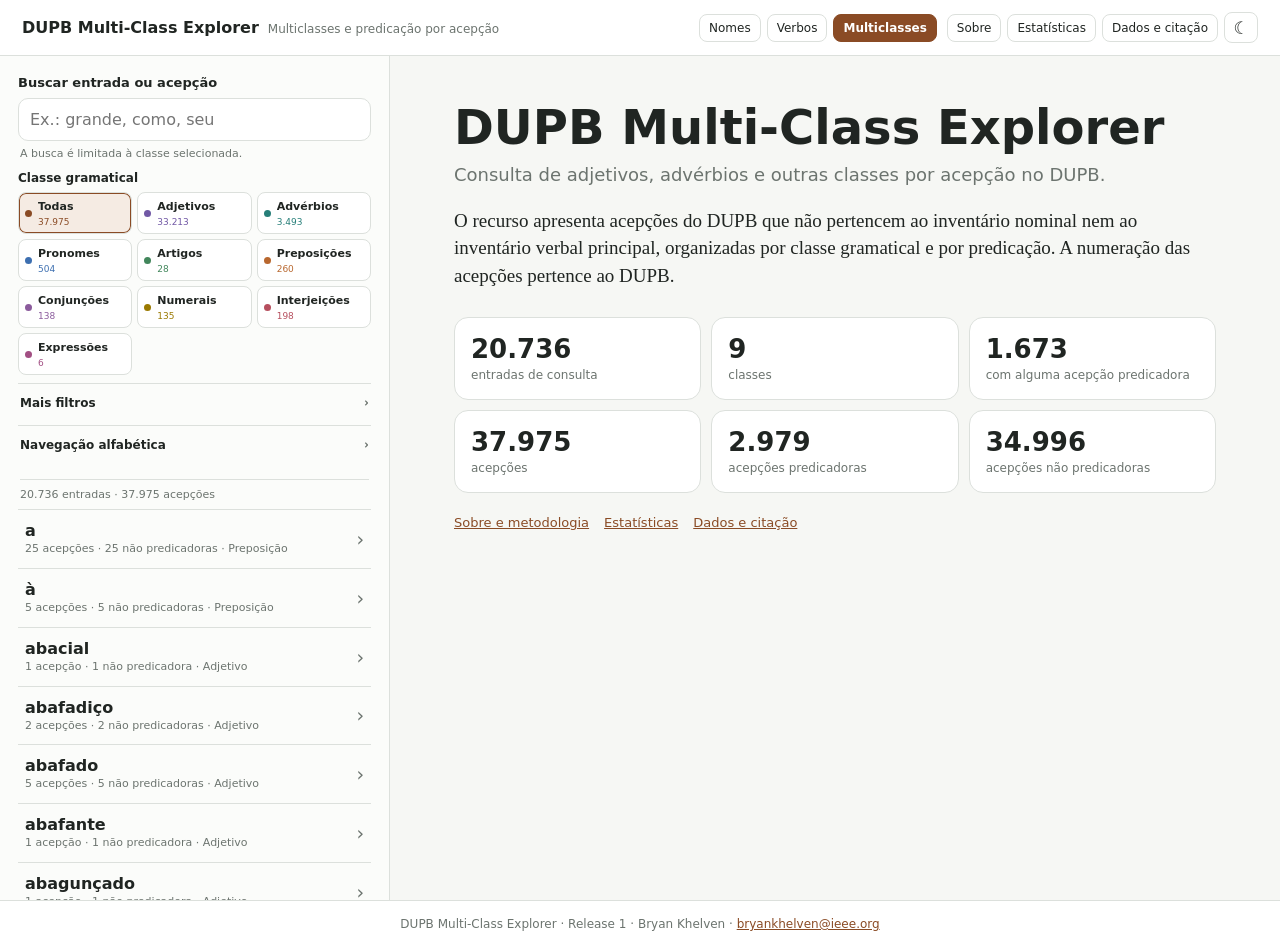
==== index.html @ 167cc292 "Publish dupb-multiclass-explorer Release 1" ====
<!doctype html><html lang="pt-BR"><head><meta charset="utf-8"><meta name="viewport" content="width=device-width,initial-scale=1"><title>DUPB Multi-Class Explorer</title><meta name="description" content="Consulta de adjetivos, advérbios e outras classes por acepção no DUPB."><script src="theme.js"></script><link rel="icon" href="favicon.svg" type="image/svg+xml"><link rel="stylesheet" href="styles.css"><link rel="stylesheet" href="resource.css"></head><body><header class="topbar"><div class="brand"><a href="index.html">DUPB Multi-Class Explorer</a><span>Multiclasses e predicação por acepção</span></div><div class="header-right"><div class="resource-switch" aria-label="Recursos DUPB"></div><div class="top-actions"><a class="nav-btn" href="about.html">Sobre</a><a class="nav-btn" href="stats.html">Estatísticas</a><a class="nav-btn" href="download.html">Dados e citação</a><button class="theme-btn icon-btn" data-theme-toggle type="button"></button></div></div></header><main class="explorer"><aside class="filters">
<div class="search-block"><label id="searchLabel" for="q">Buscar entrada ou acepção</label><input id="q" type="search" autocomplete="off" placeholder="Ex.: grande, como, seu"><p class="hint">A busca é limitada à classe selecionada.</p></div>
<p class="lab class-title">Classe gramatical</p>
<div class="class-filter-wrap"><div id="classFilters" class="class-filter-grid compact"><button type="button" data-pos="all" class="class-filter all-classes on"><span class="class-dot"></span><span>Todas</span><small>37.975</small></button><button type="button" data-pos="Adj" class="class-filter pos-adj"><span class="class-dot"></span><span>Adjetivos</span><small>33.213</small></button><button type="button" data-pos="Adv" class="class-filter pos-adv"><span class="class-dot"></span><span>Advérbios</span><small>3.493</small></button><button type="button" data-pos="Pron" class="class-filter pos-pron"><span class="class-dot"></span><span>Pronomes</span><small>504</small></button><button type="button" data-pos="Art" class="class-filter pos-art"><span class="class-dot"></span><span>Artigos</span><small>28</small></button><button type="button" data-pos="Prep" class="class-filter pos-prep"><span class="class-dot"></span><span>Preposições</span><small>260</small></button><button type="button" data-pos="Conj" class="class-filter pos-conj"><span class="class-dot"></span><span>Conjunções</span><small>138</small></button><button type="button" data-pos="Num" class="class-filter pos-num"><span class="class-dot"></span><span>Numerais</span><small>135</small></button><button type="button" data-pos="Interj" class="class-filter pos-interj"><span class="class-dot"></span><span>Interjeições</span><small>198</small></button><button type="button" data-pos="MWE" class="class-filter pos-mwe"><span class="class-dot"></span><span>Expressões</span><small>6</small></button></div></div>
<details class="sidebar-section"><summary>Mais filtros</summary><div class="sidebar-section-body">
<p class="lab">Filtro de entradas</p><div id="profiles" class="profile-options">
<button data-p="all" class="on"><small class="facet-count"></small><span class="facet-label">Todas as entradas</span></button>
<button data-p="hasS"><small class="facet-count"></small><span class="facet-label">Com algum sentido predicador</span></button>
<button data-p="allS"><small class="facet-count"></small><span class="facet-label">Com todos os sentidos predicadores</span></button>
<button data-p="mixed"><small class="facet-count"></small><span class="facet-label">Com sentidos dos dois tipos</span></button>
<button data-p="nonly"><small class="facet-count"></small><span class="facet-label">Sem sentidos predicadores</span></button></div>
<p class="lab">Acepções exibidas</p><div id="senseFilters" class="segmented"><button data-s="all" class="on">Todas as acepções</button><button data-s="S">Predicadoras</button><button data-s="N">Não predicadoras</button></div>
<div class="two-cols"><div><p class="lab">Mínimo de acepções</p><select id="minSenses"><option value="1">1</option><option>2</option><option>3</option><option>5</option><option>10</option></select></div><div><p class="lab">Máximo de acepções</p><select id="maxSenses"><option value="999">Sem máximo</option><option>1</option><option>2</option><option>3</option><option>5</option><option>10</option><option>20</option></select></div></div>
</div></details>
<details class="sidebar-section"><summary>Navegação alfabética</summary><div id="alphabet" class="alphabet"></div></details>
<div id="activeFilters" class="active-filters" hidden></div><div id="count"></div><div id="list" class="lexical-list"></div>
</aside><section id="content"><div id="intro"><h1>DUPB Multi-Class Explorer</h1><p class="subtitle">Consulta de adjetivos, advérbios e outras classes por acepção no DUPB.</p><p class="scope">O recurso apresenta acepções do DUPB que não pertencem ao inventário nominal nem ao inventário verbal principal, organizadas por classe gramatical e por predicação. A numeração das acepções pertence ao DUPB.</p><div id="stats"></div><div class="page-links"><a href="about.html">Sobre e metodologia</a><a href="stats.html">Estatísticas</a><a href="download.html">Dados e citação</a></div></div><div id="entry" hidden><p class="eyebrow">Entrada lexical</p><div class="entry-head"><div><h1 id="title"></h1><p id="summary"></p></div><div class="entry-data"><span>Exportar esta entrada:</span><button id="jsonOne">JSON</button><button id="jsonlOne">JSONL</button></div></div><div class="entry-body"><div id="groups"></div><aside class="lexical"><h2>Ficha lexical</h2><dl id="lexicalData"></dl><div class="lexical-actions"><button id="copyLink" class="quiet-action">Copiar link</button><details class="cite-menu"><summary>Citar esta entrada</summary><div><button id="copyCitation" class="quiet-action">Copiar referência</button><br><button id="copyBibtex" class="quiet-action">Copiar BibTeX</button></div></details></div></aside></div></div></section></main><footer>DUPB Multi-Class Explorer · Release 1 · Bryan Khelven · <a href="mailto:bryankhelven@ieee.org">bryankhelven@ieee.org</a></footer><script src="config.js"></script><script src="resource-nav.js"></script><script src="data/release-info.js"></script><script src="data/entries.js"></script><script src="common.js"></script><script src="app.js"></script></body></html>
---- styles.css ----
:root{
  --bg:#f6f7f4;--panel:#fbfcfa;--paper:#fff;--text:#202522;--muted:#6c746f;
  --line:#dce0dc;--accent:#245b76;--accent-ink:#fff;--soft:#e8f0f4;
  --pred:#e6f1f6;--non:#efefec;--warn:#f7efe7
}
:root[data-theme="dark"]{
  --bg:#131614;--panel:#181c19;--paper:#202522;--text:#e8ece9;--muted:#aab0ac;
  --line:#343a36;--accent:#92c8e3;--accent-ink:#12222b;--soft:#24343c;
  --pred:#203844;--non:#2b2f2c;--warn:#3a2e25
}
*{box-sizing:border-box}
body{margin:0;font-family:system-ui,-apple-system,BlinkMacSystemFont,"Segoe UI",sans-serif;background:var(--bg);color:var(--text)}
a{color:var(--accent)}button,input,select{font:inherit;color:inherit}
.topbar{padding:12px 22px;background:var(--paper);border-bottom:1px solid var(--line);display:flex;justify-content:space-between;gap:18px;align-items:center;position:sticky;top:0;z-index:10}
.brand{display:flex;gap:9px;align-items:baseline;white-space:nowrap}.brand a{font-weight:800;text-decoration:none;color:var(--text)}.brand span{font-size:12px;color:var(--muted)}
.top-actions,.resource-switch{display:flex;gap:6px;align-items:center;flex-wrap:wrap}
.nav-btn,.resource-switch a,.theme-btn{font-size:12px;text-decoration:none;color:var(--text);border:1px solid var(--line);background:var(--paper);padding:6px 9px;border-radius:8px}
.resource-switch a.active{background:var(--accent);border-color:var(--accent);color:var(--accent-ink);font-weight:750}
.header-right{display:flex;gap:10px;align-items:center;justify-content:flex-end;flex-wrap:wrap}
.icon-btn{width:34px;height:31px;padding:0;display:grid;place-items:center;font-size:17px;cursor:pointer}
.explorer{display:grid;grid-template-columns:390px 1fr;min-height:calc(100vh - 56px)}
.filters{padding:16px 18px;border-right:1px solid var(--line);background:var(--panel);position:sticky;top:56px;height:calc(100vh - 56px);overflow:auto}
.filters label{font-size:13px;font-weight:700}.filters input{width:100%;margin-top:7px;padding:11px;border:1px solid var(--line);background:var(--paper);border-radius:10px}
.hint{font-size:11px;color:var(--muted);margin:6px 2px 0}.lab{font-size:12px;font-weight:800;margin:16px 0 7px}
.sidebar-section{border-top:1px solid var(--line);margin-top:12px;padding-top:2px}.sidebar-section>summary{list-style:none;cursor:pointer;font-size:12px;font-weight:800;padding:10px 2px 7px;display:flex;justify-content:space-between}.sidebar-section>summary::-webkit-details-marker{display:none}.sidebar-section>summary::after{content:"⌄";color:var(--muted)}.sidebar-section:not([open])>summary::after{transform:rotate(-90deg)}
.profile-options,.pos-options{display:grid;gap:6px}.profile-options button,.pos-options button{width:100%;min-height:38px;display:grid;grid-template-columns:58px minmax(0,1fr);align-items:center;text-align:left;gap:8px;border:1px solid var(--line);background:var(--paper);color:var(--text);border-radius:11px;padding:7px 10px 7px 7px;cursor:pointer}
.profile-options button.on,.pos-options button.on{background:var(--accent);border-color:var(--accent);color:var(--accent-ink)}
.facet-count{margin:0;padding:2px 5px;min-width:48px;text-align:center;font-size:10px;line-height:1.35;font-weight:700;font-variant-numeric:tabular-nums;color:var(--accent);background:var(--soft);border-radius:6px}
button.on .facet-count{color:inherit;background:color-mix(in srgb,var(--paper) 18%,transparent)}
.facet-label{font-size:13px;line-height:1.25;font-weight:600}
.segmented{display:grid;grid-template-columns:1.2fr 1fr 1.25fr;gap:0;width:100%;overflow:hidden;border:1px solid var(--line);border-radius:10px}
.segmented button{min-width:0;margin:0;border:0;border-right:1px solid var(--line);padding:8px 7px;font-size:11px;line-height:1.15;background:var(--paper);cursor:pointer}.segmented button:last-child{border-right:0}.segmented button.on{background:var(--accent);color:var(--accent-ink)}
.two-cols{display:grid;grid-template-columns:1fr 1fr;gap:8px}.two-cols select,.wide-select{width:100%;padding:7px;border:1px solid var(--line);border-radius:8px;background:var(--paper)}
.alphabet{display:flex;gap:3px;flex-wrap:wrap}.alpha{border:0;background:transparent;color:var(--muted);padding:4px 6px;border-radius:5px;cursor:pointer}.alpha.on,.alpha:hover{background:var(--soft);color:var(--text)}
#count{margin:10px 2px 8px;padding-top:8px;border-top:1px solid var(--line);font-size:11px;color:var(--muted);font-variant-numeric:tabular-nums}
.lexical-list{min-height:100px}.lem{display:flex;justify-content:space-between;align-items:center;gap:10px;width:100%;border:0;border-bottom:1px solid var(--line);background:transparent;color:var(--text);padding:11px 7px;text-align:left;cursor:pointer}.lem:first-child{border-top:1px solid var(--line)}.lem:hover,.lem.sel{background:var(--soft)}.lex-main{display:flex;flex-direction:column;gap:2px;min-width:0}.lex-main strong{overflow:hidden;text-overflow:ellipsis;white-space:nowrap}.lex-main small{font-size:11px;line-height:1.35;color:var(--muted)}.chev{font-size:19px;color:var(--muted)}
#content{padding:42px clamp(24px,5vw,70px)}#intro,#entry{max-width:1040px;margin:auto}.eyebrow{color:var(--accent);text-transform:uppercase;font-size:11px;font-weight:800;letter-spacing:.1em}#intro h1,#entry h1{font-size:clamp(32px,4vw,48px);line-height:1.08;margin:4px 0 10px}.subtitle{font-size:18px;color:var(--muted);margin:0}.scope{font-family:Georgia,serif;font-size:19px;line-height:1.45;max-width:820px;margin:22px 0 0}
#stats{display:grid;grid-template-columns:repeat(3,1fr);gap:10px;margin-top:28px}.stat{background:var(--paper);border:1px solid var(--line);border-radius:14px;padding:16px}.stat b{display:block;font-size:26px}.stat span{font-size:12px;color:var(--muted)}
.page-links{display:flex;gap:15px;flex-wrap:wrap;margin-top:22px;font-size:13px}
.entry-head{display:flex;justify-content:space-between;gap:20px;align-items:flex-end}.entry-head #summary{color:var(--muted)}.entry-data{display:flex;gap:6px;align-items:center;flex-wrap:wrap;padding-bottom:14px}.entry-data span{font-size:11px;color:var(--muted)}.entry-data button{border:1px solid var(--line);background:transparent;padding:5px 8px;border-radius:8px;cursor:pointer}
.entry-body{display:grid;grid-template-columns:minmax(0,1fr) 240px;gap:28px}.lexical{border-left:1px solid var(--line);padding-left:18px;position:sticky;top:82px;align-self:start}.lexical h2{font-size:12px;text-transform:uppercase;letter-spacing:.08em;color:var(--muted)}.lexical dl{display:grid;grid-template-columns:1fr auto;gap:6px 10px;font-size:12px}.lexical dt{color:var(--muted)}.lexical dd{margin:0;font-weight:700;text-align:right}
.lexical-actions{margin-top:12px;padding-top:10px;border-top:1px solid var(--line)}.quiet-action,.cite-menu>summary{border:0;background:transparent;color:var(--accent);padding:4px 0;font-size:11px;cursor:pointer}.cite-menu>summary{list-style:none}.cite-menu>summary::-webkit-details-marker{display:none}.cite-menu>summary::after{content:" ▾";color:var(--muted)}
.grp{margin:26px 0}.grp h3{margin:0 0 8px}.card{background:var(--paper);border:1px solid var(--line);border-radius:16px;padding:17px 19px;margin:9px 0}.top{display:flex;justify-content:space-between;gap:8px;align-items:flex-start;flex-wrap:wrap}.badge-row{display:flex;gap:5px;flex-wrap:wrap}.num{font-size:12px;color:var(--muted);font-weight:800}.badge{font-size:10px;font-weight:800;border-radius:999px;padding:5px 8px;background:var(--soft);color:var(--accent)}.badge.N{background:var(--non);color:var(--muted)}.badge.pos,.badge.meta{font-weight:700;background:var(--soft)}.desc{font-family:Georgia,serif;font-size:23px;margin:9px 0 0;line-height:1.32}.meta-line{font-size:11px;color:var(--muted);margin:8px 0 0}.source-fallback{background:var(--warn);border-radius:10px;padding:11px 12px;margin-top:10px}.source-fallback b{display:block;font-size:10px;text-transform:uppercase;letter-spacing:.06em;color:var(--muted);margin-bottom:5px}.source-fallback p{margin:0;font-family:Georgia,serif;line-height:1.42}
.active-filters{display:flex;flex-wrap:wrap;gap:5px;margin:12px 0 4px}.filter-chip{border:1px solid var(--line);background:var(--paper);padding:5px 8px;border-radius:999px;font-size:11px;cursor:pointer}
footer{padding:16px;text-align:center;font-size:12px;color:var(--muted);background:var(--paper);border-top:1px solid var(--line)}
.page{max-width:1040px;margin:auto;padding:42px 24px 70px}.page.narrow{max-width:860px}.page h1{font-size:38px}.page h2{font-size:22px;margin-top:34px}.lead{font-size:17px;color:var(--muted)}.prose{max-width:800px}.prose p,.prose li{line-height:1.65}.definition{display:grid;grid-template-columns:160px 1fr;gap:14px;border-top:1px solid var(--line);padding:12px 0}.public-version{width:100%;border-collapse:collapse;margin-top:12px}.public-version th,.public-version td{text-align:left;padding:9px;border-bottom:1px solid var(--line);vertical-align:top}.public-version th{width:190px;color:var(--muted);font-weight:600}.mono{font-family:ui-monospace,SFMono-Regular,Consolas,monospace;font-size:12px;overflow-wrap:anywhere}.contact{border:1px solid var(--line);background:var(--paper);padding:15px;border-radius:12px;margin-top:24px}
.info-grid,.stats-grid,.download-grid{display:grid;grid-template-columns:repeat(2,minmax(0,1fr));gap:12px}.info-card,.stat-panel,.download-card{background:var(--paper);border:1px solid var(--line);border-radius:12px;padding:17px}.info-card b{display:block;font-size:25px}.info-card span{font-size:12px;color:var(--muted)}.bar-row{display:grid;grid-template-columns:minmax(120px,1fr) 2fr auto;gap:10px;align-items:center;margin:8px 0;font-size:12px}.bar{height:8px;background:var(--soft);border-radius:999px;overflow:hidden}.bar i{display:block;height:100%;background:var(--accent)}.button-row{display:flex;gap:8px;flex-wrap:wrap}.btn{display:inline-block;border:1px solid var(--line);background:var(--paper);padding:8px 11px;border-radius:8px;text-decoration:none;color:var(--text);cursor:pointer}.btn.primary{background:var(--accent);border-color:var(--accent);color:var(--accent-ink)}.checksum{overflow-wrap:anywhere;font-family:ui-monospace,SFMono-Regular,Consolas,monospace;font-size:12px}
.portal{max-width:980px;margin:0 auto;padding:64px 24px}.portal h1{font-size:44px;margin-bottom:8px}.portal .lead{max-width:760px}.resource-cards{display:grid;grid-template-columns:repeat(3,1fr);gap:14px;margin-top:30px}.resource-card{border:1px solid var(--line);background:var(--paper);border-radius:16px;padding:20px;text-decoration:none;color:var(--text)}.resource-card:hover{transform:translateY(-1px)}.resource-card i{display:block;width:14px;height:14px;border-radius:50%;margin-bottom:14px}.resource-card b{display:block;font-size:20px;margin-bottom:4px}.resource-card span{font-size:12px;color:var(--muted);line-height:1.4}
@media(max-width:900px){.topbar{align-items:flex-start;flex-direction:column}.header-right{justify-content:flex-start}.explorer{display:block}.filters{position:static;height:auto;border-right:0;border-bottom:1px solid var(--line)}#content{padding:30px 16px}.entry-head{display:block}.entry-body{display:block}.lexical{position:static;border-left:0;border-top:1px solid var(--line);padding:16px 0 0;margin-top:22px}.info-grid,.stats-grid,.download-grid,.resource-cards{grid-template-columns:1fr}}
@media(max-width:560px){#stats{grid-template-columns:1fr}.two-cols{grid-template-columns:1fr}.brand{align-items:flex-start;flex-direction:column}.definition{grid-template-columns:1fr}.segmented{grid-template-columns:1fr}.segmented button{border-right:0;border-bottom:1px solid var(--line)}.segmented button:last-child{border-bottom:0}}

/* CANDIDATE V2 — class-first exploration */
.class-filter-panel{display:grid;gap:8px}
.class-group{border-top:1px solid var(--line);padding-top:7px}
.class-group-title{margin:0 0 5px;font-size:10px;line-height:1.2;text-transform:uppercase;letter-spacing:.06em;color:var(--muted);font-weight:800}
.class-filter-grid{display:grid;grid-template-columns:1fr 1fr;gap:5px}
.class-filter-panel .class-filter{
  width:100%;min-width:0;display:grid;grid-template-columns:48px minmax(0,1fr);
  align-items:center;text-align:left;gap:6px;border:1px solid var(--line);
  border-left:4px solid var(--class-color,var(--line));background:var(--paper);
  border-radius:9px;padding:6px 8px 6px 5px;cursor:pointer;color:var(--text)
}
.class-filter-panel .class-filter:hover{background:var(--soft)}
.class-filter-panel .class-filter.on{box-shadow:inset 0 0 0 1px var(--class-color,var(--accent));background:var(--class-bg,var(--soft))}
.class-filter-panel .class-filter .facet-count{color:var(--class-color,var(--accent));background:var(--class-bg,var(--soft));min-width:42px}
.class-filter-panel .all-classes{grid-template-columns:58px minmax(0,1fr);border-left-color:var(--accent)}
.pos-adj{--class-color:#7158a5;--class-bg:#eee9f7}
.pos-adv{--class-color:#267e78;--class-bg:#e4f1ef}
.pos-pron{--class-color:#3d6fb0;--class-bg:#e7edf7}
.pos-art{--class-color:#41865b;--class-bg:#e7f1ea}
.pos-prep{--class-color:#b8672e;--class-bg:#f6e9df}
.pos-conj{--class-color:#8b5b9c;--class-bg:#f1e8f4}
.pos-num{--class-color:#9a7900;--class-bg:#f5f0d9}
.pos-interj{--class-color:#b64f5e;--class-bg:#f7e7ea}
.pos-mwe{--class-color:#a24f83;--class-bg:#f5e6ef}
.pos-vres{--class-color:#667078;--class-bg:#e9ecee}
:root[data-theme="dark"] .pos-adj{--class-color:#b9a8e4;--class-bg:#302b3d}
:root[data-theme="dark"] .pos-adv{--class-color:#7ed1c9;--class-bg:#213936}
:root[data-theme="dark"] .pos-pron{--class-color:#91b8ef;--class-bg:#243348}
:root[data-theme="dark"] .pos-art{--class-color:#8bd0a1;--class-bg:#26392c}
:root[data-theme="dark"] .pos-prep{--class-color:#e8a678;--class-bg:#3d2f26}
:root[data-theme="dark"] .pos-conj{--class-color:#c9a2d7;--class-bg:#372c3d}
:root[data-theme="dark"] .pos-num{--class-color:#e1c764;--class-bg:#3b3520}
:root[data-theme="dark"] .pos-interj{--class-color:#e99aa5;--class-bg:#40292e}
:root[data-theme="dark"] .pos-mwe{--class-color:#df9bc8;--class-bg:#402b38}
:root[data-theme="dark"] .pos-vres{--class-color:#b3bdc4;--class-bg:#30363a}
.badge.pos-Adj{background:#eee9f7;color:#5f478f}.badge.pos-Adv{background:#e4f1ef;color:#1e6964}
.badge.pos-Pron{background:#e7edf7;color:#315f9b}.badge.pos-Art{background:#e7f1ea;color:#347249}
.badge.pos-Prep{background:#f6e9df;color:#9c5425}.badge.pos-Conj{background:#f1e8f4;color:#754785}
.badge.pos-Num{background:#f5f0d9;color:#7f6400}.badge.pos-Interj{background:#f7e7ea;color:#98404e}
.badge.pos-MWE{background:#f5e6ef;color:#89406d}.badge.pos-V{background:#e9ecee;color:#566068}
:root[data-theme="dark"] .badge.pos-Adj,:root[data-theme="dark"] .badge.pos-Adv,:root[data-theme="dark"] .badge.pos-Pron,:root[data-theme="dark"] .badge.pos-Art,:root[data-theme="dark"] .badge.pos-Prep,:root[data-theme="dark"] .badge.pos-Conj,:root[data-theme="dark"] .badge.pos-Num,:root[data-theme="dark"] .badge.pos-Interj,:root[data-theme="dark"] .badge.pos-MWE,:root[data-theme="dark"] .badge.pos-V{background:var(--soft);color:var(--text)}
.class-stats-grid{display:grid;grid-template-columns:repeat(2,minmax(0,1fr));gap:10px;margin-top:12px}
.class-stat-card{border:1px solid var(--line);border-left:5px solid var(--class-color,var(--accent));background:var(--paper);border-radius:12px;padding:13px}
.class-stat-card h3{margin:0 0 10px;font-size:15px}.class-stat-card h3 a{text-decoration:none;color:inherit}
.class-stat-metrics{display:grid;grid-template-columns:1fr 1fr;gap:8px}.class-stat-metrics b{display:block;font-size:18px}.class-stat-metrics span{font-size:10px;color:var(--muted)}
@media(max-width:560px){.class-filter-grid,.class-stats-grid{grid-template-columns:1fr}}

/* Candidate V3: compact independent class chooser */
.class-title{margin-top:11px}
.class-filter-wrap{margin-bottom:4px}
.class-filter-grid.compact{display:grid;grid-template-columns:repeat(3,minmax(0,1fr));gap:5px}
.class-filter-grid.compact .class-filter{
  min-width:0;height:42px;display:grid;grid-template-columns:8px minmax(0,1fr);
  grid-template-rows:1fr 12px;column-gap:5px;align-items:center;
  border:1px solid var(--line);background:var(--paper);border-radius:8px;
  padding:5px 6px;text-align:left;cursor:pointer;color:var(--text)
}
.class-filter-grid.compact .class-dot{
  width:7px;height:7px;border-radius:50%;background:var(--class-color,var(--accent));
  grid-row:1/3;align-self:center
}
.class-filter-grid.compact .class-filter>span:nth-child(2){
  min-width:0;font-size:11px;font-weight:700;line-height:1.05;overflow:hidden;text-overflow:ellipsis;white-space:nowrap
}
.class-filter-grid.compact .class-filter small{
  grid-column:2;font-size:9px;line-height:1;color:var(--class-color,var(--muted));font-variant-numeric:tabular-nums
}
.class-filter-grid.compact .class-filter:hover{background:var(--class-bg,var(--soft))}
.class-filter-grid.compact .class-filter.on{background:var(--class-bg,var(--soft));box-shadow:inset 0 0 0 1px var(--class-color,var(--accent))}
.class-filter-grid.compact .all-classes{--class-color:var(--accent);--class-bg:var(--soft)}
.sidebar-section:not([open]){margin-top:8px}
.filters #count{margin-top:8px}
@media(max-width:560px){
  .class-filter-grid.compact{grid-template-columns:repeat(3,minmax(0,1fr))}
  .class-filter-grid.compact .class-filter{height:40px}
}
---- resource.css ----
:root{--accent:#8a4b25;--accent-ink:#fff;--soft:#f5ebe3;--pred:#f6eadf}:root[data-theme="dark"]{--accent:#e4ad7d;--accent-ink:#2b1c12;--soft:#3b2d24;--pred:#3b2d24}
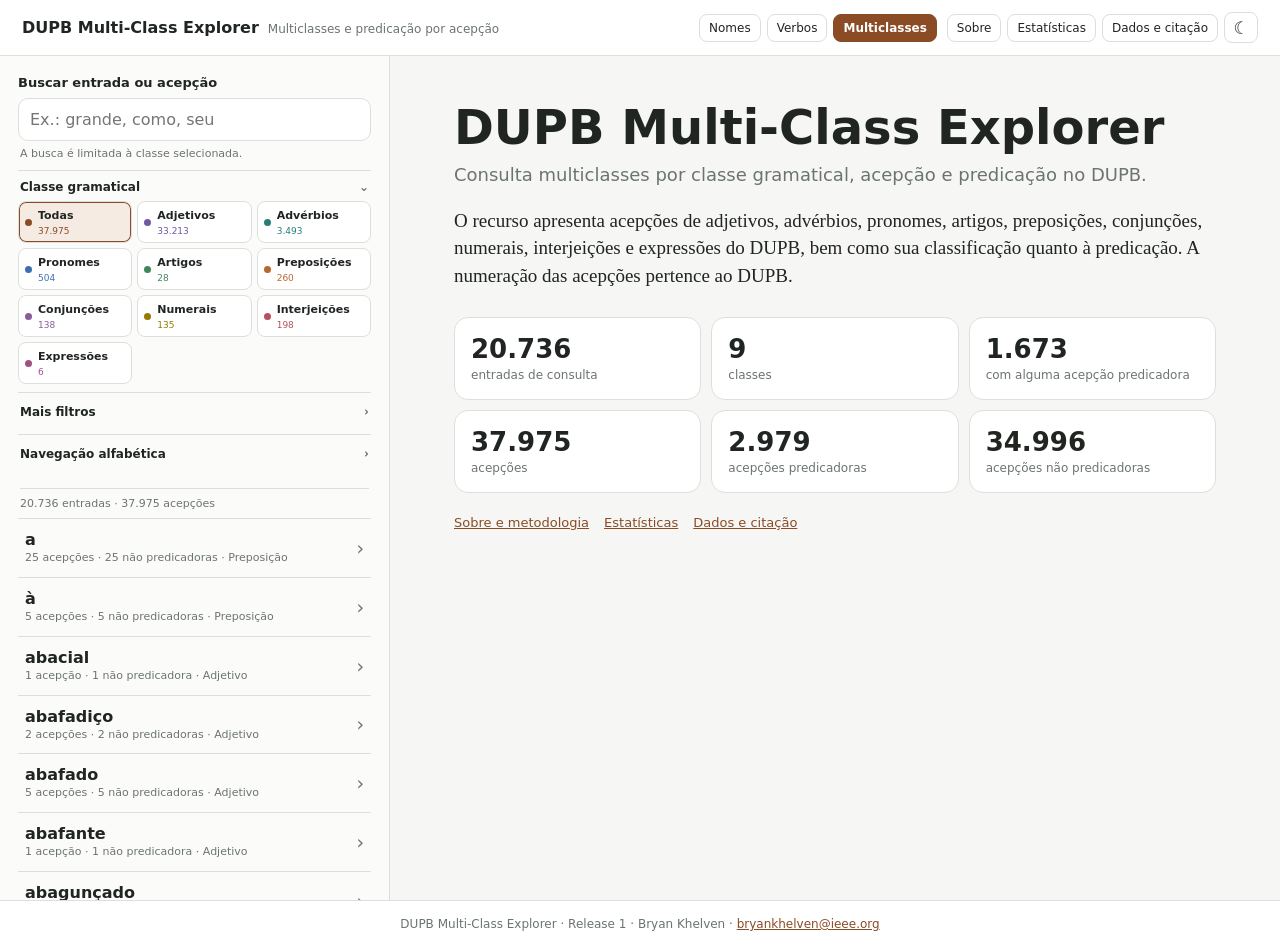
==== commit 59c0a5d1: "Refine class facets and public methodology narrative" ====
--- a/index.html
+++ b/index.html
@@ -1,7 +1,6 @@
 <!doctype html><html lang="pt-BR"><head><meta charset="utf-8"><meta name="viewport" content="width=device-width,initial-scale=1"><title>DUPB Multi-Class Explorer</title><meta name="description" content="Consulta de adjetivos, advérbios e outras classes por acepção no DUPB."><script src="theme.js"></script><link rel="icon" href="favicon.svg" type="image/svg+xml"><link rel="stylesheet" href="styles.css"><link rel="stylesheet" href="resource.css"></head><body><header class="topbar"><div class="brand"><a href="index.html">DUPB Multi-Class Explorer</a><span>Multiclasses e predicação por acepção</span></div><div class="header-right"><div class="resource-switch" aria-label="Recursos DUPB"></div><div class="top-actions"><a class="nav-btn" href="about.html">Sobre</a><a class="nav-btn" href="stats.html">Estatísticas</a><a class="nav-btn" href="download.html">Dados e citação</a><button class="theme-btn icon-btn" data-theme-toggle type="button"></button></div></div></header><main class="explorer"><aside class="filters">
 <div class="search-block"><label id="searchLabel" for="q">Buscar entrada ou acepção</label><input id="q" type="search" autocomplete="off" placeholder="Ex.: grande, como, seu"><p class="hint">A busca é limitada à classe selecionada.</p></div>
-<p class="lab class-title">Classe gramatical</p>
-<div class="class-filter-wrap"><div id="classFilters" class="class-filter-grid compact"><button type="button" data-pos="all" class="class-filter all-classes on"><span class="class-dot"></span><span>Todas</span><small>37.975</small></button><button type="button" data-pos="Adj" class="class-filter pos-adj"><span class="class-dot"></span><span>Adjetivos</span><small>33.213</small></button><button type="button" data-pos="Adv" class="class-filter pos-adv"><span class="class-dot"></span><span>Advérbios</span><small>3.493</small></button><button type="button" data-pos="Pron" class="class-filter pos-pron"><span class="class-dot"></span><span>Pronomes</span><small>504</small></button><button type="button" data-pos="Art" class="class-filter pos-art"><span class="class-dot"></span><span>Artigos</span><small>28</small></button><button type="button" data-pos="Prep" class="class-filter pos-prep"><span class="class-dot"></span><span>Preposições</span><small>260</small></button><button type="button" data-pos="Conj" class="class-filter pos-conj"><span class="class-dot"></span><span>Conjunções</span><small>138</small></button><button type="button" data-pos="Num" class="class-filter pos-num"><span class="class-dot"></span><span>Numerais</span><small>135</small></button><button type="button" data-pos="Interj" class="class-filter pos-interj"><span class="class-dot"></span><span>Interjeições</span><small>198</small></button><button type="button" data-pos="MWE" class="class-filter pos-mwe"><span class="class-dot"></span><span>Expressões</span><small>6</small></button></div></div>
+<details class="sidebar-section class-selector-section" open><summary>Classe gramatical</summary><div class="sidebar-section-body"><div class="class-filter-wrap"><div id="classFilters" class="class-filter-grid compact"><button type="button" data-pos="all" class="class-filter all-classes on"><span class="class-dot"></span><span>Todas</span><small>37.975</small></button><button type="button" data-pos="Adj" class="class-filter pos-adj"><span class="class-dot"></span><span>Adjetivos</span><small>33.213</small></button><button type="button" data-pos="Adv" class="class-filter pos-adv"><span class="class-dot"></span><span>Advérbios</span><small>3.493</small></button><button type="button" data-pos="Pron" class="class-filter pos-pron"><span class="class-dot"></span><span>Pronomes</span><small>504</small></button><button type="button" data-pos="Art" class="class-filter pos-art"><span class="class-dot"></span><span>Artigos</span><small>28</small></button><button type="button" data-pos="Prep" class="class-filter pos-prep"><span class="class-dot"></span><span>Preposições</span><small>260</small></button><button type="button" data-pos="Conj" class="class-filter pos-conj"><span class="class-dot"></span><span>Conjunções</span><small>138</small></button><button type="button" data-pos="Num" class="class-filter pos-num"><span class="class-dot"></span><span>Numerais</span><small>135</small></button><button type="button" data-pos="Interj" class="class-filter pos-interj"><span class="class-dot"></span><span>Interjeições</span><small>198</small></button><button type="button" data-pos="MWE" class="class-filter pos-mwe"><span class="class-dot"></span><span>Expressões</span><small>6</small></button></div></div></div></details>
 <details class="sidebar-section"><summary>Mais filtros</summary><div class="sidebar-section-body">
 <p class="lab">Filtro de entradas</p><div id="profiles" class="profile-options">
 <button data-p="all" class="on"><small class="facet-count"></small><span class="facet-label">Todas as entradas</span></button>
@@ -14,4 +13,4 @@
 </div></details>
 <details class="sidebar-section"><summary>Navegação alfabética</summary><div id="alphabet" class="alphabet"></div></details>
 <div id="activeFilters" class="active-filters" hidden></div><div id="count"></div><div id="list" class="lexical-list"></div>
-</aside><section id="content"><div id="intro"><h1>DUPB Multi-Class Explorer</h1><p class="subtitle">Consulta de adjetivos, advérbios e outras classes por acepção no DUPB.</p><p class="scope">O recurso apresenta acepções do DUPB que não pertencem ao inventário nominal nem ao inventário verbal principal, organizadas por classe gramatical e por predicação. A numeração das acepções pertence ao DUPB.</p><div id="stats"></div><div class="page-links"><a href="about.html">Sobre e metodologia</a><a href="stats.html">Estatísticas</a><a href="download.html">Dados e citação</a></div></div><div id="entry" hidden><p class="eyebrow">Entrada lexical</p><div class="entry-head"><div><h1 id="title"></h1><p id="summary"></p></div><div class="entry-data"><span>Exportar esta entrada:</span><button id="jsonOne">JSON</button><button id="jsonlOne">JSONL</button></div></div><div class="entry-body"><div id="groups"></div><aside class="lexical"><h2>Ficha lexical</h2><dl id="lexicalData"></dl><div class="lexical-actions"><button id="copyLink" class="quiet-action">Copiar link</button><details class="cite-menu"><summary>Citar esta entrada</summary><div><button id="copyCitation" class="quiet-action">Copiar referência</button><br><button id="copyBibtex" class="quiet-action">Copiar BibTeX</button></div></details></div></aside></div></div></section></main><footer>DUPB Multi-Class Explorer · Release 1 · Bryan Khelven · <a href="mailto:bryankhelven@ieee.org">bryankhelven@ieee.org</a></footer><script src="config.js"></script><script src="resource-nav.js"></script><script src="data/release-info.js"></script><script src="data/entries.js"></script><script src="common.js"></script><script src="app.js"></script></body></html>+</aside><section id="content"><div id="intro"><h1>DUPB Multi-Class Explorer</h1><p class="subtitle">Consulta multiclasses por classe gramatical, acepção e predicação no DUPB.</p><p class="scope">O recurso apresenta acepções de adjetivos, advérbios, pronomes, artigos, preposições, conjunções, numerais, interjeições e expressões do DUPB, bem como sua classificação quanto à predicação. A numeração das acepções pertence ao DUPB.</p><div id="stats"></div><div class="page-links"><a href="about.html">Sobre e metodologia</a><a href="stats.html">Estatísticas</a><a href="download.html">Dados e citação</a></div></div><div id="entry" hidden><p class="eyebrow">Entrada lexical</p><div class="entry-head"><div><h1 id="title"></h1><p id="summary"></p></div><div class="entry-data"><span>Exportar esta entrada:</span><button id="jsonOne">JSON</button><button id="jsonlOne">JSONL</button></div></div><div class="entry-body"><div id="groups"></div><aside class="lexical"><h2>Ficha lexical</h2><dl id="lexicalData"></dl><div class="lexical-actions"><button id="copyLink" class="quiet-action">Copiar link</button><details class="cite-menu"><summary>Citar esta entrada</summary><div><button id="copyCitation" class="quiet-action">Copiar referência</button><br><button id="copyBibtex" class="quiet-action">Copiar BibTeX</button></div></details></div></aside></div></div></section></main><footer>DUPB Multi-Class Explorer · Release 1 · Bryan Khelven · <a href="mailto:bryankhelven@ieee.org">bryankhelven@ieee.org</a></footer><script src="config.js"></script><script src="resource-nav.js"></script><script src="data/release-info.js"></script><script src="data/entries.js"></script><script src="common.js"></script><script src="app.js"></script></body></html>
--- a/styles.css
+++ b/styles.css
@@ -126,3 +126,9 @@
   .class-filter-grid.compact{grid-template-columns:repeat(3,minmax(0,1fr))}
   .class-filter-grid.compact .class-filter{height:40px}
 }
+
+/* Class selector can be collapsed without changing class-filter behavior. */
+.class-selector-section{margin-top:10px}
+.class-selector-section>summary{padding-top:7px}
+.class-selector-section .class-filter-wrap{margin:0 0 2px}
+.class-selector-section:not([open]){padding-bottom:2px}
